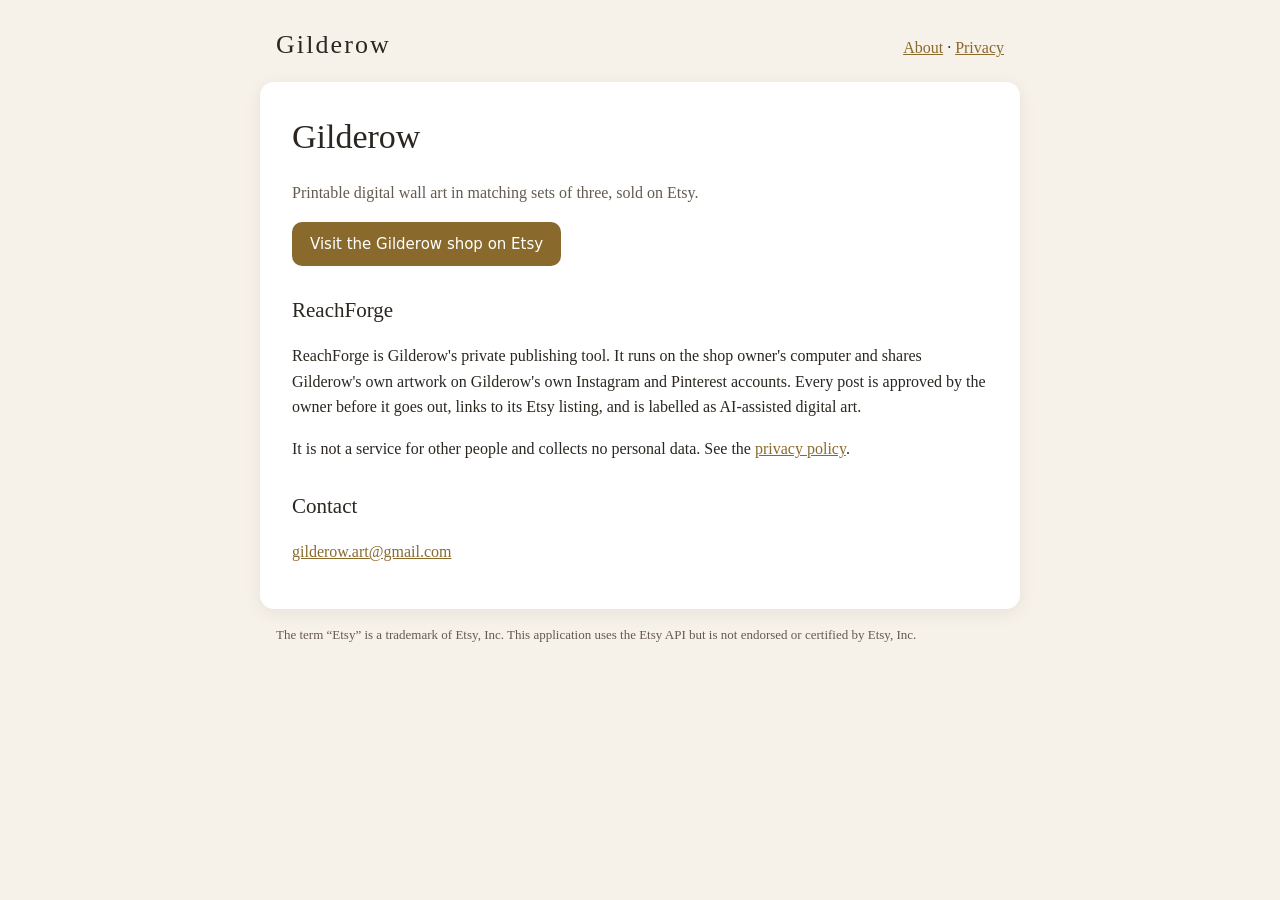
==== index.html @ 0c345829 "Add files via upload" ====
<!doctype html>
<html lang="en">
<head>
  <meta charset="utf-8">
  <meta name="viewport" content="width=device-width, initial-scale=1">
  <title>Gilderow · ReachForge</title>
  <meta name="description" content="Gilderow, printable wall art, and ReachForge, its private publishing tool.">
  <link rel="stylesheet" href="style.css">
</head>
<body>
  <header class="top">
    <a class="brand" href="index.html">Gilderow</a>
    <nav><a href="index.html" aria-current="page">About</a> · <a href="privacy.html">Privacy</a></nav>
  </header>
  <main>
    <h1>Gilderow</h1>
    <p class="lead">Printable digital wall art in matching sets of three, sold on Etsy.</p>
    <p><a class="button" href="https://www.etsy.com/shop/Gilderow">Visit the Gilderow shop on Etsy</a></p>

    <h2>ReachForge</h2>
    <p>ReachForge is Gilderow's private publishing tool. It runs on the shop owner's computer and shares
      Gilderow's own artwork on Gilderow's own Instagram and Pinterest accounts. Every post is approved by the owner
      before it goes out, links to its Etsy listing, and is labelled as AI-assisted digital art.</p>
    <p>It is not a service for other people and collects no personal data. See the
      <a href="privacy.html">privacy policy</a>.</p>

    <h2>Contact</h2>
    <p><a href="mailto:gilderow.art@gmail.com">gilderow.art@gmail.com</a></p>
  </main>
  <footer>
    <p>The term “Etsy” is a trademark of Etsy, Inc. This application uses the Etsy API but is not endorsed or
      certified by Etsy, Inc.</p>
  </footer>
</body>
</html>
---- style.css ----
:root { --bg: #f6f1e9; --ink: #2b2620; --muted: #645b50; --gold: #8a6a2c; --card: #fff; --line: #e6dccb; }
* { box-sizing: border-box; }
body { margin: 0; background: var(--bg); color: var(--ink); font: 16px/1.6 Georgia, "Times New Roman", serif; }
.top { display: flex; justify-content: space-between; align-items: baseline; flex-wrap: wrap; gap: 8px;
  max-width: 760px; margin: 0 auto; padding: 24px 16px 0; }
.brand { font-size: 26px; letter-spacing: .08em; color: var(--ink); text-decoration: none; }
nav a { color: var(--gold); }
main { max-width: 760px; margin: 16px auto; padding: 28px 32px; background: var(--card); border-radius: 14px;
  box-shadow: 0 4px 18px rgba(60, 40, 10, .07); }
h1 { font-weight: 500; font-size: 34px; margin: 0 0 6px; }
h2 { font-weight: 500; font-size: 21px; margin: 28px 0 6px; }
.meta, .lead { color: var(--muted); }
a { color: var(--gold); }
.button { display: inline-block; padding: 10px 18px; border-radius: 10px; background: var(--gold); color: #fff;
  text-decoration: none; font-family: system-ui, sans-serif; font-size: 15px; }
footer { max-width: 760px; margin: 0 auto 32px; padding: 0 16px; color: var(--muted); font-size: 13px; }
@media (max-width: 600px) { main { padding: 20px 16px; border-radius: 0; } }
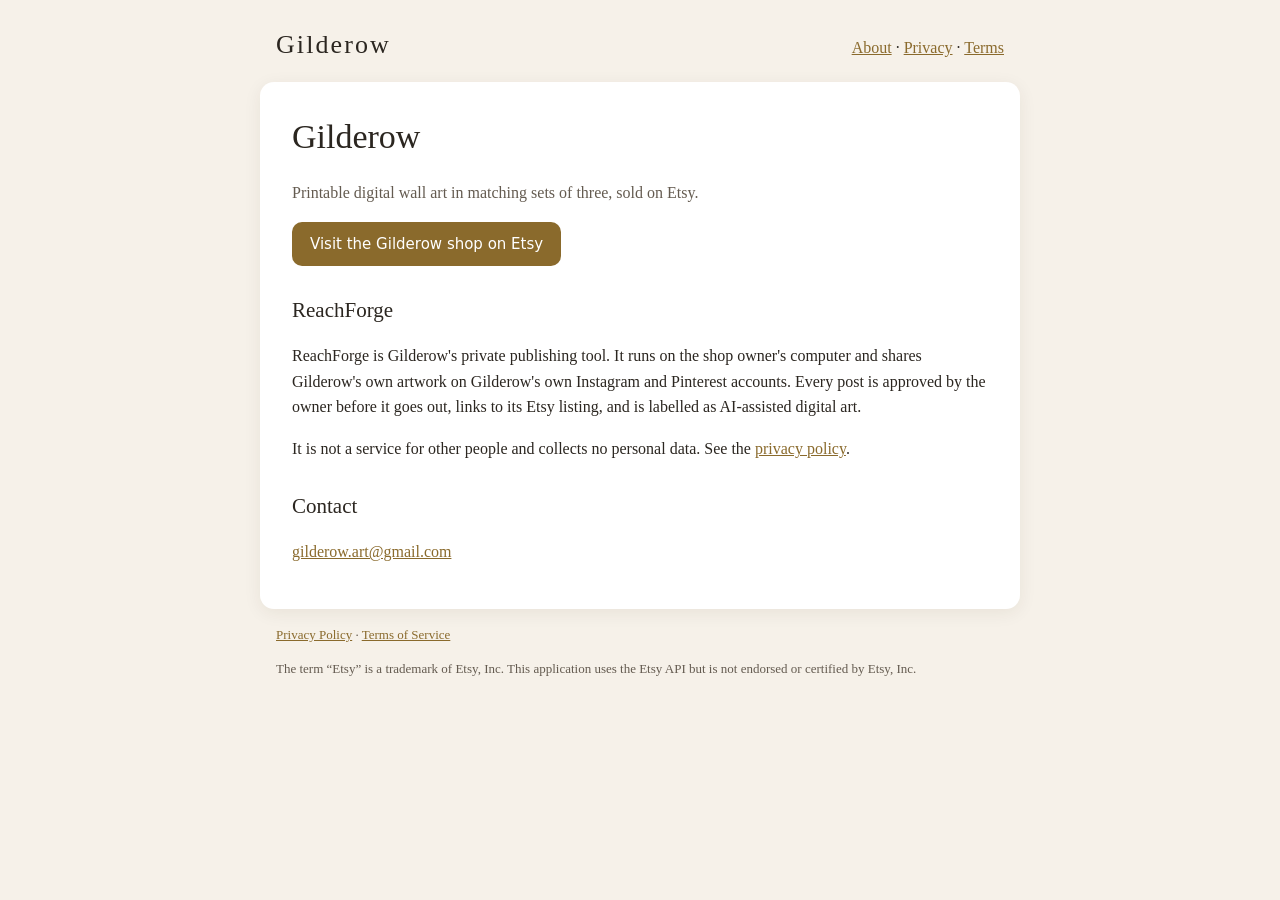
==== commit b110f3f9: "Add files via upload" ====
--- a/index.html
+++ b/index.html
@@ -10,7 +10,7 @@
 <body>
   <header class="top">
     <a class="brand" href="index.html">Gilderow</a>
-    <nav><a href="index.html" aria-current="page">About</a> · <a href="privacy.html">Privacy</a></nav>
+    <nav><a href="index.html" aria-current="page">About</a> · <a href="privacy.html">Privacy</a> · <a href="terms.html">Terms</a></nav>
   </header>
   <main>
     <h1>Gilderow</h1>
@@ -28,6 +28,7 @@
     <p><a href="mailto:gilderow.art@gmail.com">gilderow.art@gmail.com</a></p>
   </main>
   <footer>
+    <p><a href="privacy.html">Privacy Policy</a> · <a href="terms.html">Terms of Service</a></p>
     <p>The term “Etsy” is a trademark of Etsy, Inc. This application uses the Etsy API but is not endorsed or
       certified by Etsy, Inc.</p>
   </footer>
